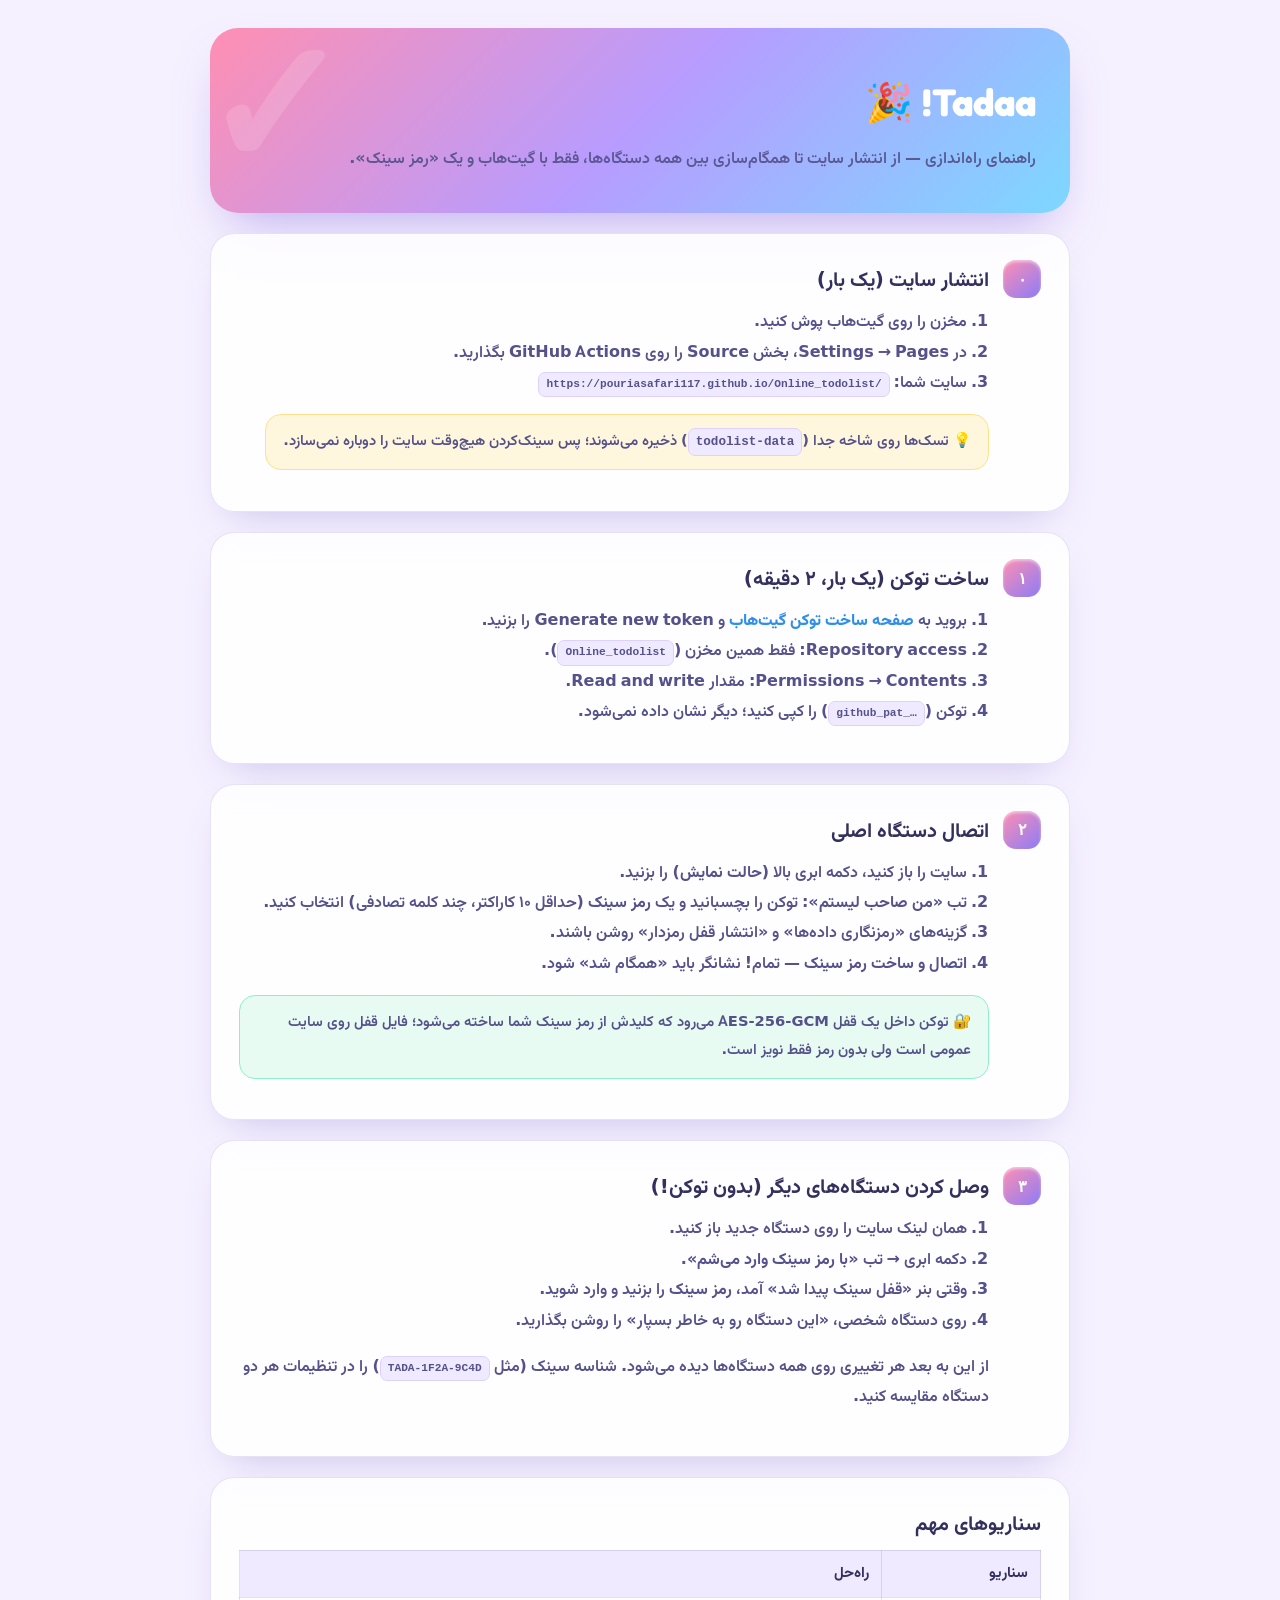
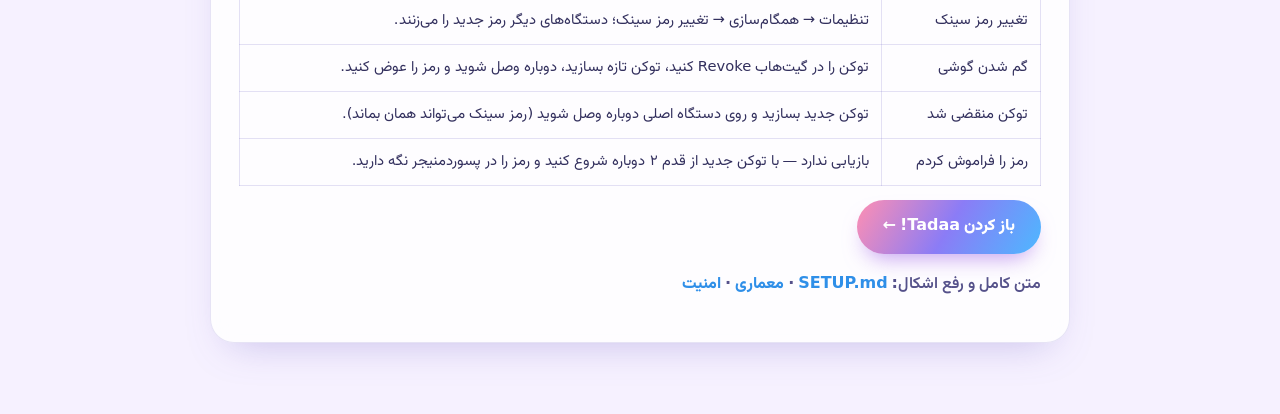
==== docs/SETUP.html @ 85b34550 "feat: Tadaa! — colorful 3D pastel todo list with GitHub sync vault - Static, dependency-free app (HT" ====
<!doctype html>
<html lang="fa" dir="rtl">
<head>
<meta charset="utf-8">
<meta name="viewport" content="width=device-width, initial-scale=1">
<title>راهنمای راه‌اندازی — Tadaa!</title>
<meta name="description" content="قدم‌به‌قدم: انتشار روی GitHub Pages، ساخت توکن، رمز سینک و وصل کردن همه دستگاه‌ها بدون توکن جدا.">
<link rel="icon" href="../assets/img/favicon.svg" type="image/svg+xml">
<style>
@font-face{font-family:"Vazirmatn";src:url("../assets/fonts/vazirmatn-arabic-wght-normal.woff2") format("woff2");font-weight:100 900;font-display:swap}
@font-face{font-family:"Fredoka";src:url("../assets/fonts/fredoka-latin-wght-normal.woff2") format("woff2");font-weight:300 700;font-display:swap}
*{box-sizing:border-box}
body{margin:0;font-family:"Vazirmatn",system-ui,Tahoma,sans-serif;background:#f6f1ff;color:#33305e;line-height:1.9}
.wrap{width:min(860px,100% - 32px);margin:0 auto;padding:28px 0 70px}
.hero{background:linear-gradient(135deg,#ff8fb2,#b79cff 50%,#7dd8ff);border-radius:28px;padding:38px 34px;color:#fff;box-shadow:0 24px 50px -20px rgba(120,90,220,.5);position:relative;overflow:hidden}
.hero h1{font-family:"Fredoka","Vazirmatn",sans-serif;font-size:2.4rem;margin:0 0 6px}
.hero p{margin:0;opacity:.92;font-weight:600}
.hero::after{content:"✓";position:absolute;left:-10px;bottom:-58px;font-size:11rem;font-weight:900;opacity:.14;font-family:"Fredoka",sans-serif}
.card{background:rgba(255,255,255,.82);backdrop-filter:blur(12px);border:1px solid rgba(120,110,200,.18);border-radius:24px;padding:26px 28px;margin-top:20px;box-shadow:0 18px 40px -20px rgba(99,84,190,.35)}
.step{display:flex;gap:14px;align-items:flex-start}
.num{flex:none;width:38px;height:38px;border-radius:13px;background:linear-gradient(140deg,#ff8fb2,#8b7cf6);color:#fff;display:grid;place-items:center;font-family:"Fredoka",sans-serif;font-weight:700;box-shadow:inset 0 2px 3px rgba(255,255,255,.5)}
h2{margin:2px 0 6px;font-size:1.25rem}
p,li{font-weight:600;color:#55518a}
ol,ul{padding-inline-start:22px;margin:8px 0}
code{background:#efeaff;border:1px solid #ddd2ff;border-radius:7px;padding:1px 7px;font-size:.86em;direction:ltr;display:inline-block}
.note{background:#fff7dd;border:1px solid #ffe08a;border-radius:16px;padding:13px 17px;font-size:.92rem}
.ok{background:#e7fbf3;border-color:#8ff0c8}
a{color:#2f8fe8;font-weight:800;text-decoration:none}
a:hover{text-decoration:underline}
.btn{display:inline-block;margin-top:14px;background:linear-gradient(120deg,#ff8fb2,#8b7cf6,#4db8ff);color:#fff;padding:12px 26px;border-radius:999px;font-weight:900;box-shadow:0 12px 22px -9px rgba(160,100,230,.65)}
table{width:100%;border-collapse:collapse;font-size:.92rem}
th,td{border:1px solid rgba(120,110,200,.2);padding:9px 12px;text-align:right}
th{background:#efeaff}
@media (prefers-color-scheme: dark){
  body{background:#17142e;color:#f2efff}
  .card{background:rgba(38,34,72,.8);border-color:rgba(170,160,255,.18)}
  p,li{color:#bdb6ea} code{background:#262248;border-color:#453d80}
  .note{background:rgba(255,201,60,.12)} .ok{background:rgba(47,214,163,.1)}
  th{background:#262248}
}
</style>
</head>
<body>
<div class="wrap">
  <header class="hero">
    <h1>Tadaa! 🎉</h1>
    <p>راهنمای راه‌اندازی — از انتشار سایت تا همگام‌سازی بین همه دستگاه‌ها، فقط با گیت‌هاب و یک «رمز سینک».</p>
  </header>

  <section class="card"><div class="step"><span class="num">۰</span><div>
    <h2>انتشار سایت (یک بار)</h2>
    <ol>
      <li>مخزن را روی گیت‌هاب پوش کنید.</li>
      <li>در <b>Settings → Pages</b>، بخش Source را روی <b>GitHub Actions</b> بگذارید.</li>
      <li>سایت شما: <code>https://pouriasafari117.github.io/Online_todolist/</code></li>
    </ol>
    <p class="note">💡 تسک‌ها روی شاخه جدا (<code>todolist-data</code>) ذخیره می‌شوند؛ پس سینک‌کردن هیچ‌وقت سایت را دوباره نمی‌سازد.</p>
  </div></div></section>

  <section class="card"><div class="step"><span class="num">۱</span><div>
    <h2>ساخت توکن (یک بار، ۲ دقیقه)</h2>
    <ol>
      <li>بروید به <a href="https://github.com/settings/tokens?type=beta" target="_blank" rel="noopener">صفحه ساخت توکن گیت‌هاب</a> و <b>Generate new token</b> را بزنید.</li>
      <li><b>Repository access:</b> فقط همین مخزن (<code>Online_todolist</code>).</li>
      <li><b>Permissions → Contents:</b> مقدار <b>Read and write</b>.</li>
      <li>توکن (<code>github_pat_…</code>) را کپی کنید؛ دیگر نشان داده نمی‌شود.</li>
    </ol>
  </div></div></section>

  <section class="card"><div class="step"><span class="num">۲</span><div>
    <h2>اتصال دستگاه اصلی</h2>
    <ol>
      <li>سایت را باز کنید، دکمه ابری بالا (<b>حالت نمایش</b>) را بزنید.</li>
      <li>تب <b>«من صاحب لیستم»</b>: توکن را بچسبانید و یک <b>رمز سینک</b> (حداقل ۱۰ کاراکتر، چند کلمه تصادفی) انتخاب کنید.</li>
      <li>گزینه‌های «رمزنگاری داده‌ها» و «انتشار قفل رمزدار» روشن باشند.</li>
      <li><b>اتصال و ساخت رمز سینک</b> — تمام! نشانگر باید «همگام شد» شود.</li>
    </ol>
    <p class="note ok">🔐 توکن داخل یک قفل AES-256-GCM می‌رود که کلیدش از رمز سینک شما ساخته می‌شود؛ فایل قفل روی سایت عمومی است ولی بدون رمز فقط نویز است.</p>
  </div></div></section>

  <section class="card"><div class="step"><span class="num">۳</span><div>
    <h2>وصل کردن دستگاه‌های دیگر (بدون توکن!)</h2>
    <ol>
      <li>همان لینک سایت را روی دستگاه جدید باز کنید.</li>
      <li>دکمه ابری → تب <b>«با رمز سینک وارد می‌شم»</b>.</li>
      <li>وقتی بنر «قفل سینک پیدا شد» آمد، <b>رمز سینک</b> را بزنید و وارد شوید.</li>
      <li>روی دستگاه شخصی، «این دستگاه رو به خاطر بسپار» را روشن بگذارید.</li>
    </ol>
    <p>از این به بعد هر تغییری روی همه دستگاه‌ها دیده می‌شود. شناسه سینک (مثل <code>TADA-1F2A-9C4D</code>) را در تنظیمات هر دو دستگاه مقایسه کنید.</p>
  </div></div></section>

  <section class="card">
    <h2>سناریوهای مهم</h2>
    <table>
      <tr><th>سناریو</th><th>راه‌حل</th></tr>
      <tr><td>تغییر رمز سینک</td><td>تنظیمات → همگام‌سازی → تغییر رمز سینک؛ دستگاه‌های دیگر رمز جدید را می‌زنند.</td></tr>
      <tr><td>گم شدن گوشی</td><td>توکن را در گیت‌هاب Revoke کنید، توکن تازه بسازید، دوباره وصل شوید و رمز را عوض کنید.</td></tr>
      <tr><td>توکن منقضی شد</td><td>توکن جدید بسازید و روی دستگاه اصلی دوباره وصل شوید (رمز سینک می‌تواند همان بماند).</td></tr>
      <tr><td>رمز را فراموش کردم</td><td>بازیابی ندارد — با توکن جدید از قدم ۲ دوباره شروع کنید و رمز را در پسوردمنیجر نگه دارید.</td></tr>
    </table>
    <a class="btn" href="../">باز کردن Tadaa! ←</a>
    <p>متن کامل و رفع اشکال: <a href="./SETUP.md">SETUP.md</a> · <a href="./ARCHITECTURE.md">معماری</a> · <a href="./SECURITY.md">امنیت</a></p>
  </section>
</div>
</body>
</html>
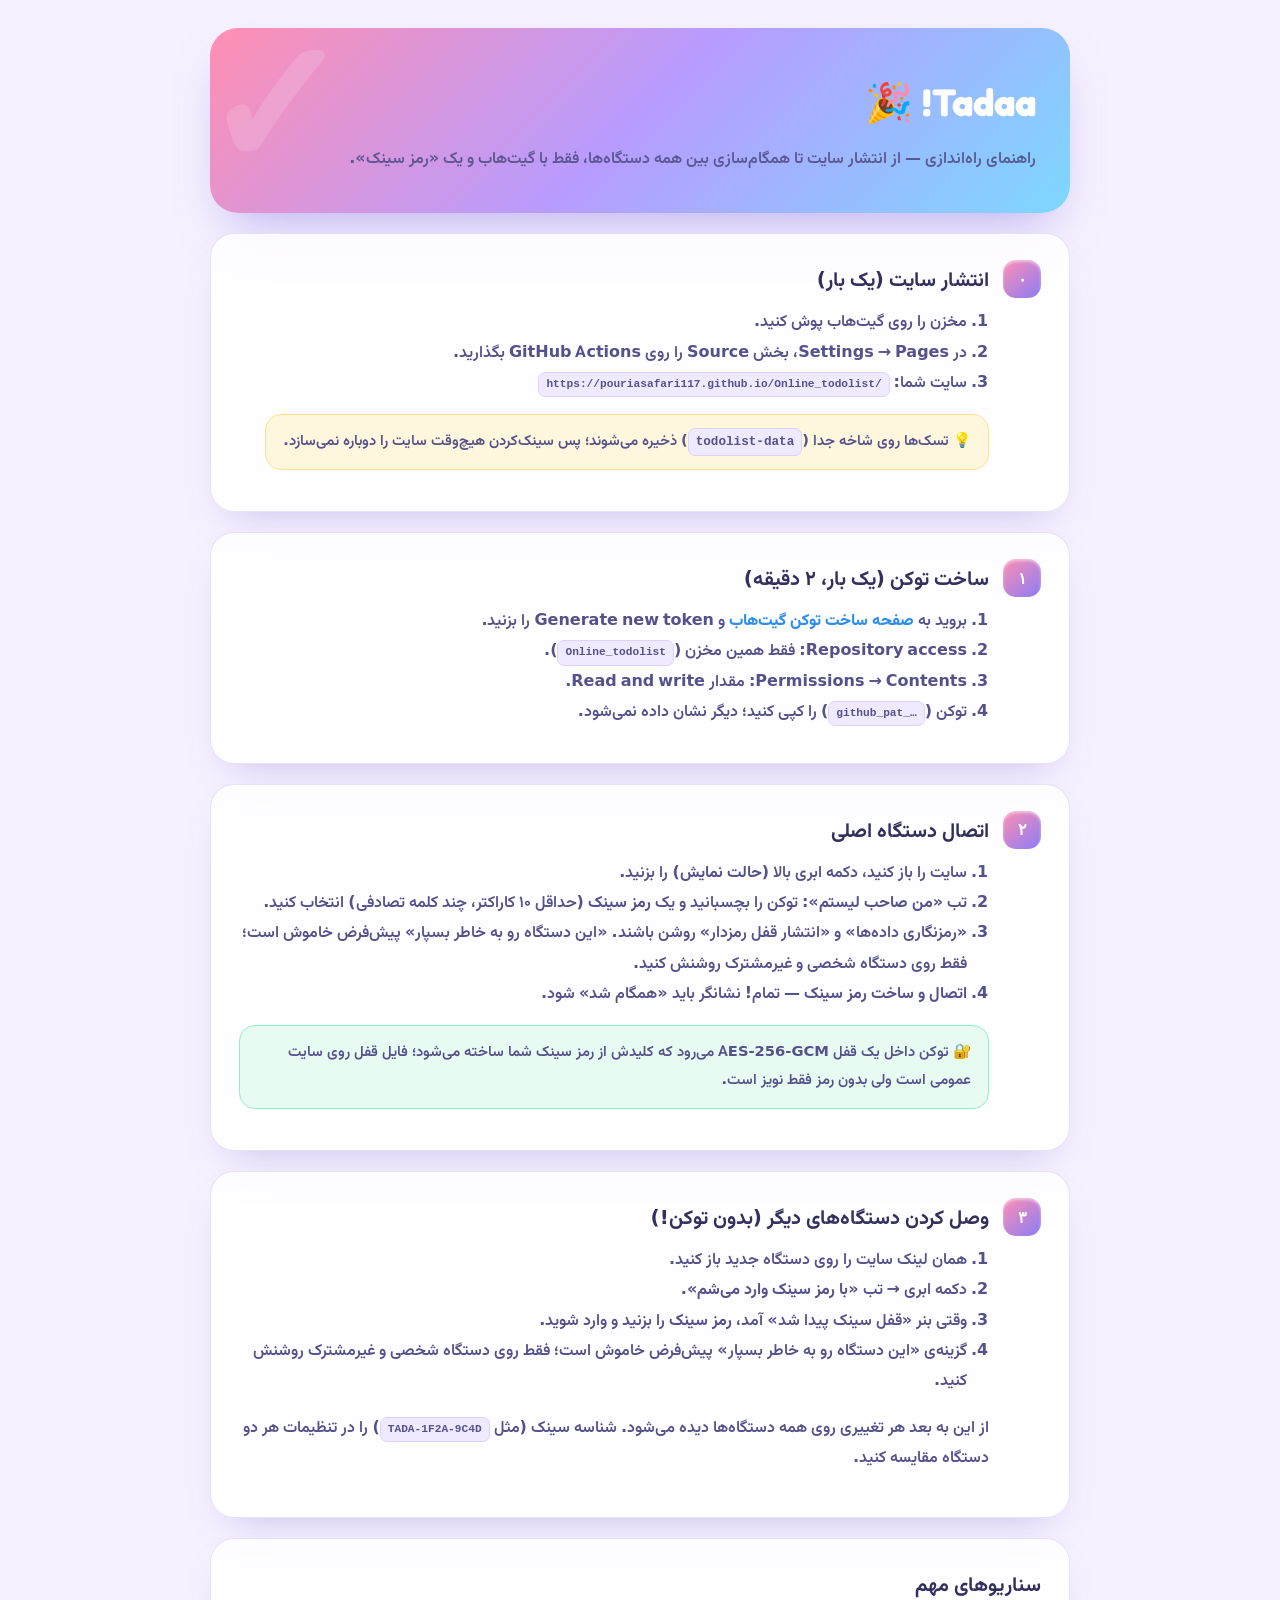
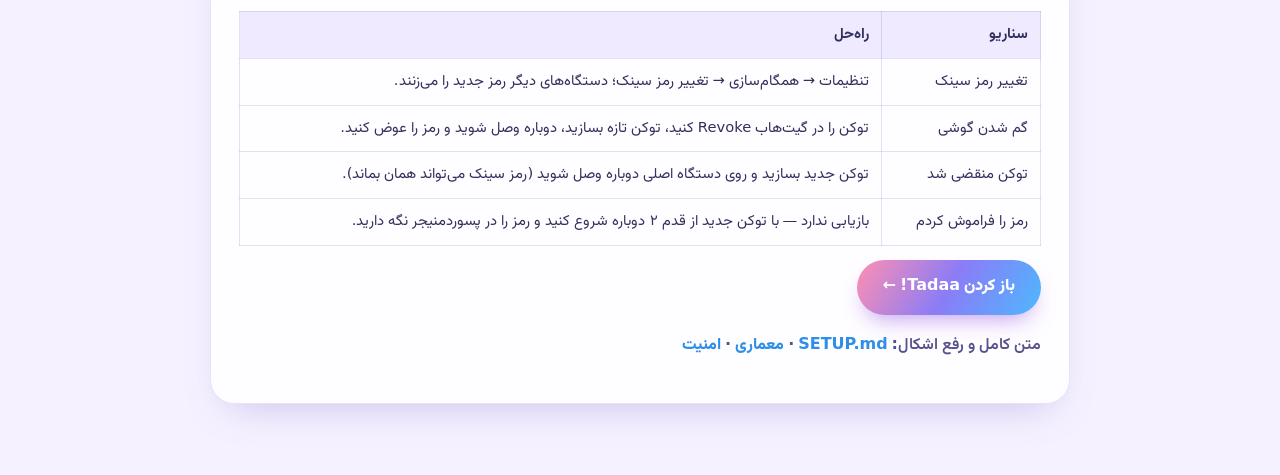
==== commit 69b566fd: "fix: harden sync vault and reduce idle motion work Co-authored-by: arena-agent <297053741+arena-agen" ====
--- a/docs/SETUP.html
+++ b/docs/SETUP.html
@@ -72,7 +72,7 @@
     <ol>
       <li>سایت را باز کنید، دکمه ابری بالا (<b>حالت نمایش</b>) را بزنید.</li>
       <li>تب <b>«من صاحب لیستم»</b>: توکن را بچسبانید و یک <b>رمز سینک</b> (حداقل ۱۰ کاراکتر، چند کلمه تصادفی) انتخاب کنید.</li>
-      <li>گزینه‌های «رمزنگاری داده‌ها» و «انتشار قفل رمزدار» روشن باشند.</li>
+      <li>«رمزنگاری داده‌ها» و «انتشار قفل رمزدار» روشن باشند. «این دستگاه رو به خاطر بسپار» پیش‌فرض خاموش است؛ فقط روی دستگاه شخصی و غیرمشترک روشنش کنید.</li>
       <li><b>اتصال و ساخت رمز سینک</b> — تمام! نشانگر باید «همگام شد» شود.</li>
     </ol>
     <p class="note ok">🔐 توکن داخل یک قفل AES-256-GCM می‌رود که کلیدش از رمز سینک شما ساخته می‌شود؛ فایل قفل روی سایت عمومی است ولی بدون رمز فقط نویز است.</p>
@@ -84,7 +84,7 @@
       <li>همان لینک سایت را روی دستگاه جدید باز کنید.</li>
       <li>دکمه ابری → تب <b>«با رمز سینک وارد می‌شم»</b>.</li>
       <li>وقتی بنر «قفل سینک پیدا شد» آمد، <b>رمز سینک</b> را بزنید و وارد شوید.</li>
-      <li>روی دستگاه شخصی، «این دستگاه رو به خاطر بسپار» را روشن بگذارید.</li>
+      <li>گزینه‌ی «این دستگاه رو به خاطر بسپار» پیش‌فرض خاموش است؛ فقط روی دستگاه شخصی و غیرمشترک روشنش کنید.</li>
     </ol>
     <p>از این به بعد هر تغییری روی همه دستگاه‌ها دیده می‌شود. شناسه سینک (مثل <code>TADA-1F2A-9C4D</code>) را در تنظیمات هر دو دستگاه مقایسه کنید.</p>
   </div></div></section>
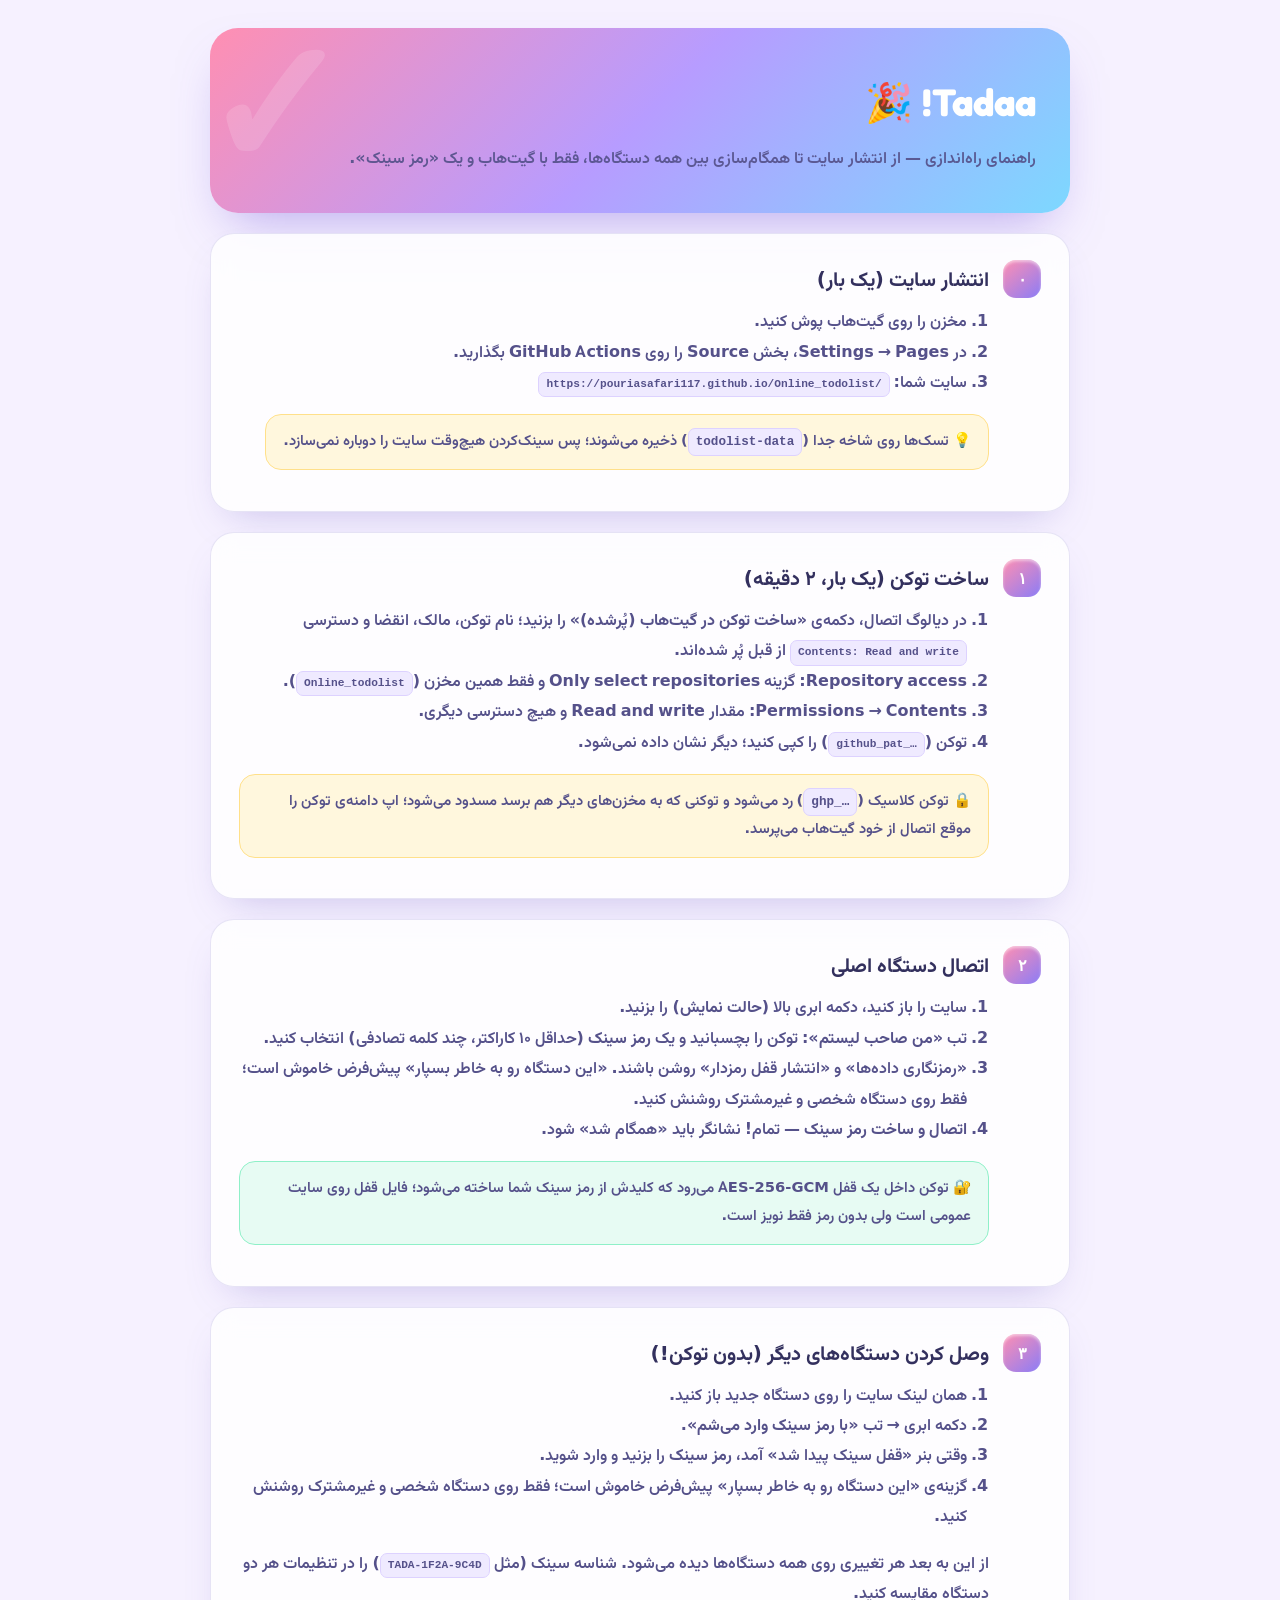
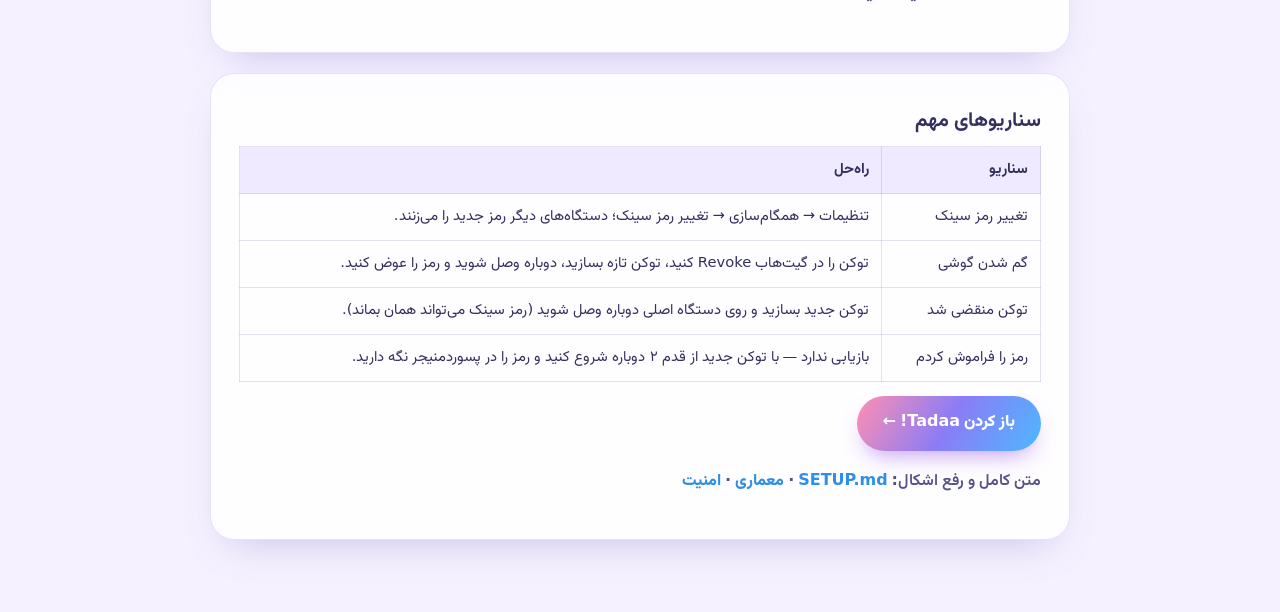
==== commit 0b67c5ef: "حذف حلقه آبی فوکوس با موس + اجبار توکن تک‌مخزنی - حلقه آبی focus دیگر با کلیک/هاور موس رسم نمی‌شود؛ " ====
--- a/docs/SETUP.html
+++ b/docs/SETUP.html
@@ -60,11 +60,12 @@
   <section class="card"><div class="step"><span class="num">۱</span><div>
     <h2>ساخت توکن (یک بار، ۲ دقیقه)</h2>
     <ol>
-      <li>بروید به <a href="https://github.com/settings/tokens?type=beta" target="_blank" rel="noopener">صفحه ساخت توکن گیت‌هاب</a> و <b>Generate new token</b> را بزنید.</li>
-      <li><b>Repository access:</b> فقط همین مخزن (<code>Online_todolist</code>).</li>
-      <li><b>Permissions → Contents:</b> مقدار <b>Read and write</b>.</li>
+      <li>در دیالوگ اتصال، دکمه‌ی <b>«ساخت توکن در گیت‌هاب (پُرشده)»</b> را بزنید؛ نام توکن، مالک، انقضا و دسترسی <code>Contents: Read and write</code> از قبل پُر شده‌اند.</li>
+      <li><b>Repository access:</b> گزینه <b>Only select repositories</b> و فقط همین مخزن (<code>Online_todolist</code>).</li>
+      <li><b>Permissions → Contents:</b> مقدار <b>Read and write</b> و هیچ دسترسی دیگری.</li>
       <li>توکن (<code>github_pat_…</code>) را کپی کنید؛ دیگر نشان داده نمی‌شود.</li>
     </ol>
+    <p class="note">🔒 توکن کلاسیک (<code>ghp_…</code>) رد می‌شود و توکنی که به مخزن‌های دیگر هم برسد مسدود می‌شود؛ اپ دامنه‌ی توکن را موقع اتصال از خود گیت‌هاب می‌پرسد.</p>
   </div></div></section>
 
   <section class="card"><div class="step"><span class="num">۲</span><div>
